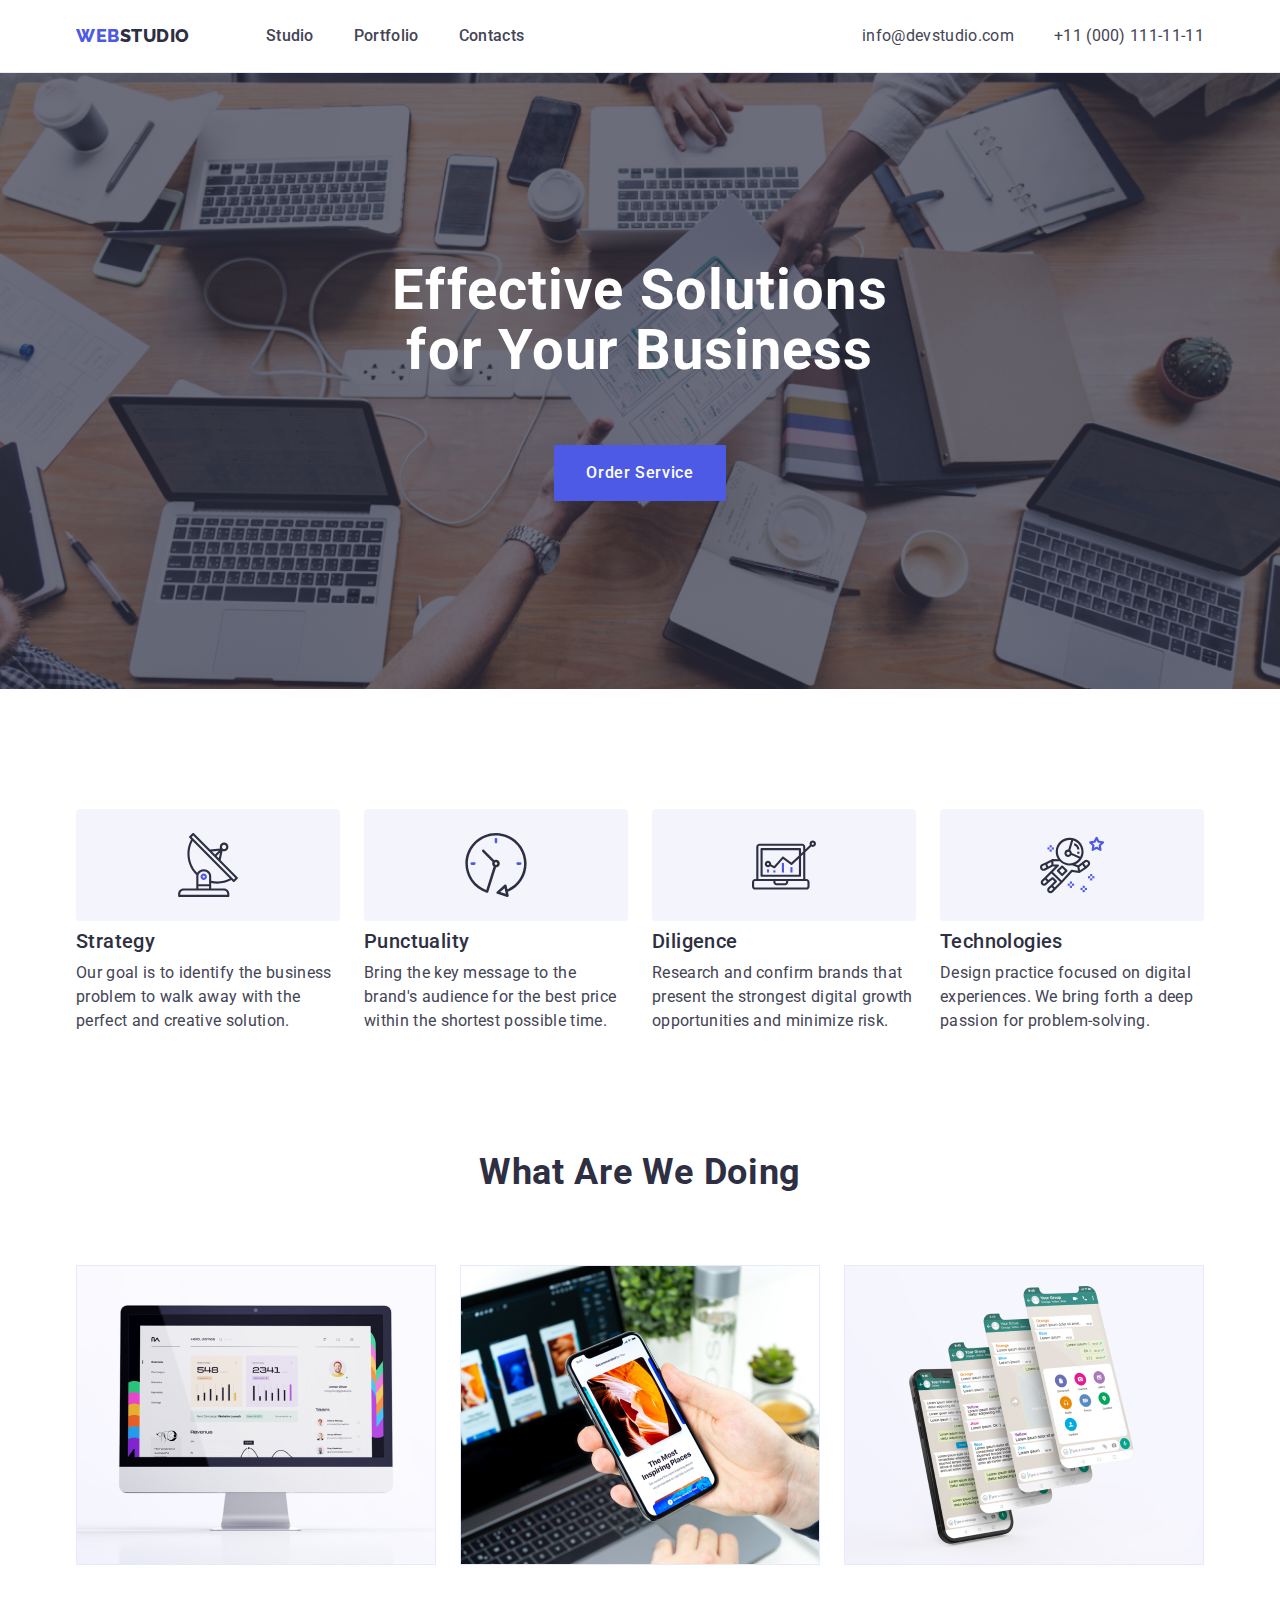
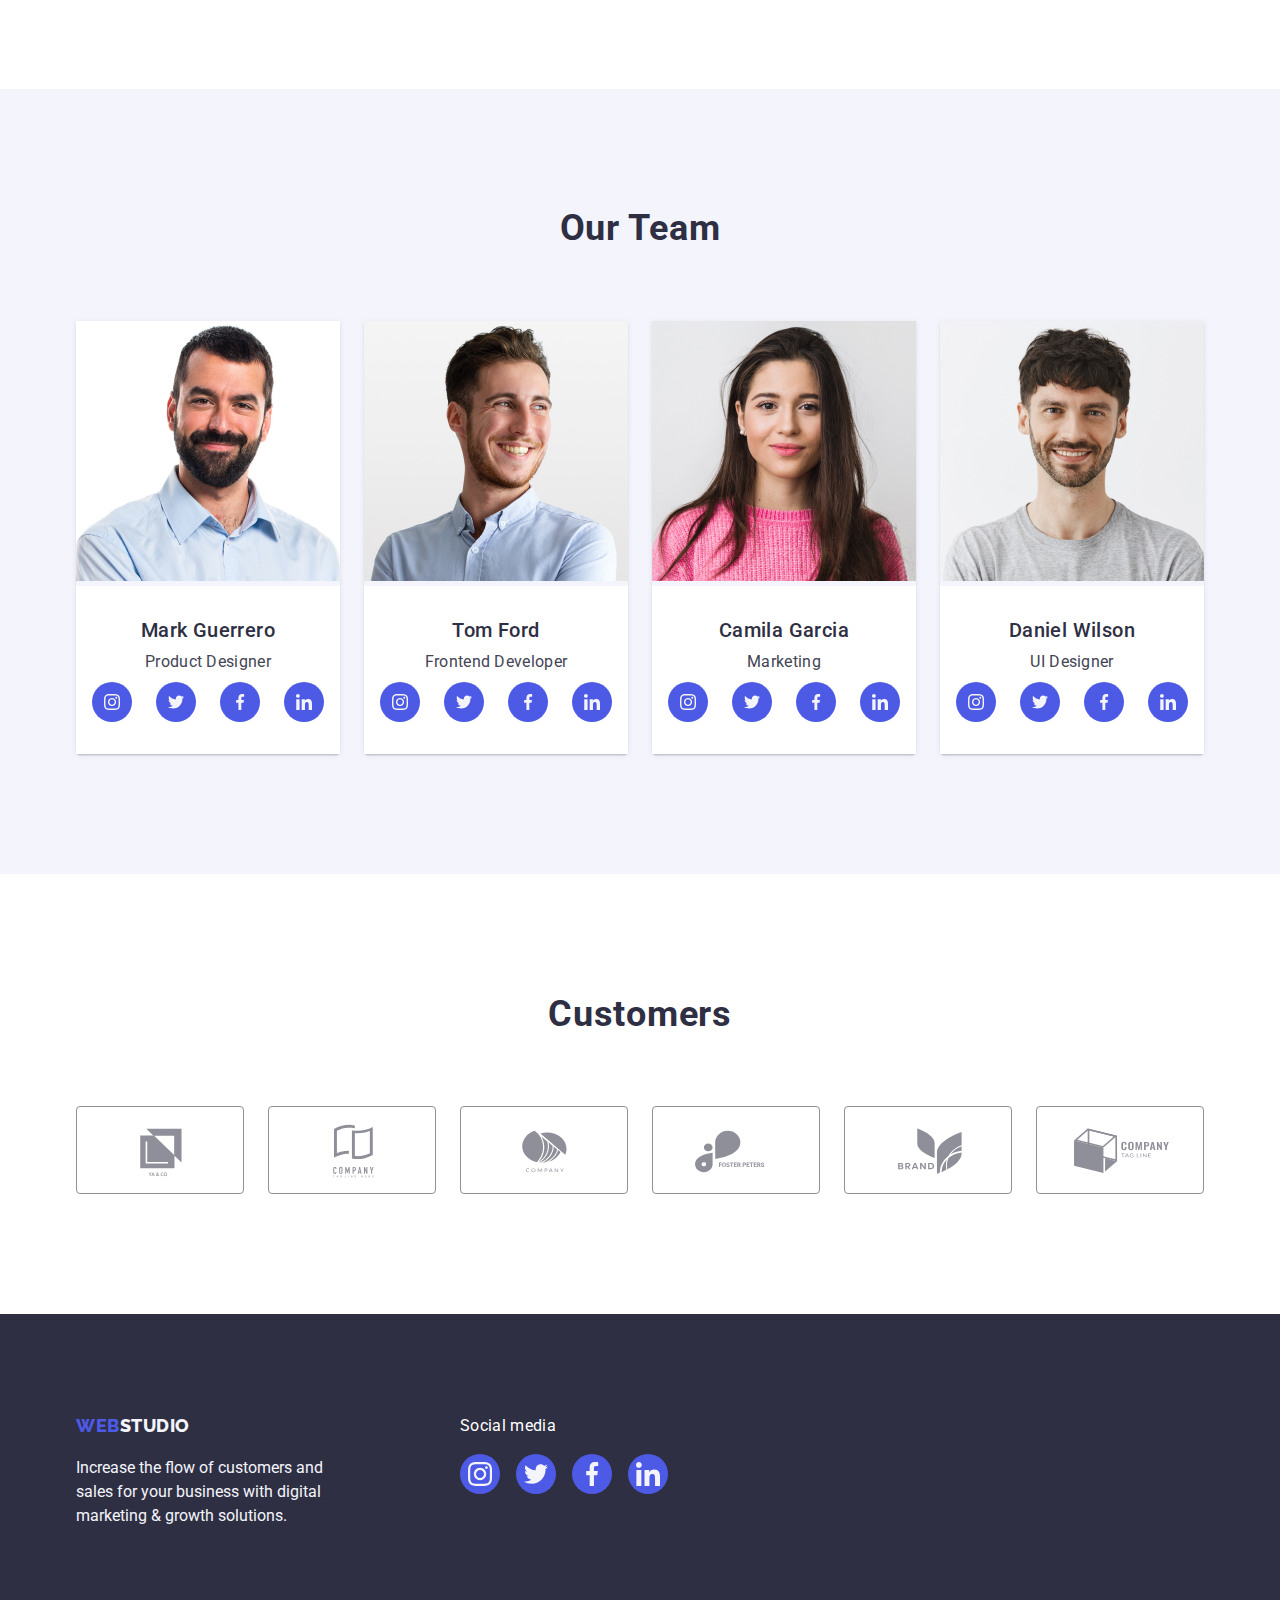
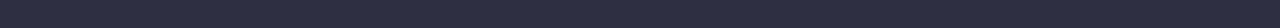
==== index.html @ df19f4b6 "1.0" ====
<!DOCTYPE html>
<html lang="en">
  <head>
    <meta charset="UTF-8" />
    <meta http-equiv="X-UA-Compatible" content="IE=edge" />
    <meta name="viewport" content="width=device-width, initial-scale=1.0" />
    <link rel="preconnect" href="https://fonts.googleapis.com" />
    <link rel="preconnect" href="https://fonts.gstatic.com" crossorigin />
    <link
      href="https://fonts.googleapis.com/css2?family=Montserrat:wght@400;700&family=Raleway:ital,wght@0,100;0,200;0,300;0,400;0,500;0,600;0,700;0,800;0,900;1,100;1,200;1,300;1,400;1,500;1,600;1,700;1,800;1,900&display=swap"
      rel="stylesheet"
    />

    <link
      href="https://fonts.googleapis.com/css2?family=Montserrat:wght@400;700&family=Raleway:ital,wght@0,100;0,200;0,300;0,400;0,500;0,600;0,700;0,800;0,900;1,100;1,200;1,300;1,400;1,500;1,600;1,700;1,800;1,900&family=Roboto:ital,wght@0,100;0,300;0,400;0,500;0,700;0,900;1,100;1,300;1,400;1,500;1,700;1,900&display=swap"
      rel="stylesheet"
    />
    <link
      rel="stylesheet"
      href="https://cdnjs.cloudflare.com/ajax/libs/modern-normalize/1.1.0/modern-normalize.css"
      integrity="sha512-Y0MM+V6ymRKN2zStTqzQ227DWhhp4Mzdo6gnlRnuaNCbc+YN/ZH0sBCLTM4M0oSy9c9VKiCvd4Jk44aCLrNS5Q=="
      crossorigin="anonymous"
      referrerpolicy="no-referrer"
    />

    <link rel="stylesheet" href="./css/styles.css" />
    <title>Студія</title>
  </head>

  <body>
    <header class="header-border">
      <div class="main-nav container">
        <nav class="nav-list">
          <!-- Logo -->
          <a class="logo link" href="./index.html"
            >Web<span class="logo-text link">Studio</span></a
          >
          <!-- Navigation menu -->
          <ul class="site-nav list">
            <li class="items">
              <a class="adress-list-item link" href="./index.html">Studio</a>
            </li>
            <li class="items">
              <a class="adress-list-item link" href="./portfolio.html"
                >Portfolio</a
              >
            </li>
            <li class="items">
              <a class="adress-list-item link" href="">Contacts</a>
            </li>
          </ul>
        </nav>
        <!-- Adress -->
        <address class="adress-list">
          <ul class="list adress-items">
            <li class="items">
              <a class="adress-list-item link" href="mailto:info@devstudio.com"
                >info@devstudio.com</a
              >
            </li>
            <li class="items">
              <a class="adress-list-item link" href="tel:+110001111111"
                >+11 (000) 111-11-11</a
              >
            </li>
          </ul>
        </address>
      </div>
    </header>

    <main>
      <!-- Description -->
      <section class="section-description">
        <div class="container">
          <h1 class="section-description-item">
            Effective Solutions for Your Business
          </h1>
          <button class="section-description-btn" type="button">
            Order Service
          </button>
        </div>
      </section>

      <!-- Features -->
      <section class="section-features">
        <div class="container">
          <h2 class="section-features-title" hidden>features</h2>
          <ul class="list section-features-list">
            <li class="item-features">
              <div class="svg-features-block">
                <svg class="icon-features" width="64" height="64">
                  <use href="./images/icons.svg#icon-antenna"></use>
                </svg>
              </div>
              <h3 class="section-features-item">Strategy</h3>
              <p class="section-features-item-text">
                Our goal is to identify the business problem to walk away with
                the perfect and creative solution.
              </p>
            </li>
            <li class="item-features icon-punctuality">
              <div class="svg-features-block">
                <svg class="icon-features" width="64" height="64">
                  <use href="./images/icons.svg#icon-clock"></use>
                </svg>
              </div>
              <h3 class="section-features-item">Punctuality</h3>
              <p class="section-features-item-text">
                Bring the key message to the brand's audience for the best price
                within the shortest possible time.
              </p>
            </li>
            <li class="item-features icon-diligence">
              <div class="svg-features-block">
                <svg class="icon-features" width="64" height="64">
                  <use href="./images/icons.svg#icon-diagram"></use>
                </svg>
              </div>
              <h3 class="section-features-item">Diligence</h3>
              <p class="section-features-item-text">
                Research and confirm brands that present the strongest digital
                growth opportunities and minimize risk.
              </p>
            </li>
            <li class="item-features icon-technologies">
              <div class="svg-features-block">
                <svg class="icon-features" width="64" height="64">
                  <use href="./images/icons.svg#icon-astronaut"></use>
                </svg>
              </div>
              <h3 class="section-features-item">Technologies</h3>
              <p class="section-features-item-text">
                Design practice focused on digital experiences. We bring forth a
                deep passion for problem-solving.
              </p>
            </li>
          </ul>
        </div>
      </section>

      <!-- Doing -->
      <section class="section-doing">
        <div class="container">
          <h2 class="section-doing-title">What are we doing</h2>

          <ul class="list section-doing-list">
            <li class="doing-item">
              <img src="./images/img01.jpg" alt="desktop" width="360" />
            </li>

            <li class="doing-item">
              <img src="./images/img02.jpg" alt="mobile" width="360" />
            </li>

            <li class="doing-item">
              <img src="./images/img03.jpg" alt="layers" width="360" />
            </li>
          </ul>
        </div>
      </section>

      <!-- Team -->
      <section class="section-team">
        <div class="container">
          <h2 class="section-team-head">Our Team</h2>
          <ul class="list section-team-list">
            <li class="section-team-item">
              <img src="./images/img04.jpg" alt="Mark Guerrero" width="264" />
              <div class="team-person-description">
                <h3 class="section-team-person">Mark Guerrero</h3>
                <p class="section-team-person-text">Product Designer</p>
                <ul class="list team-social-list">
                  <li class="team-social-item">
                    <a class="link team-social-link" href>
                      <svg class="team-social-icon" width="16" height="16">
                        <use href="./images/icons.svg#icon-instagram"></use>
                      </svg>
                    </a>
                  </li>
                  <li class="team-social-item">
                    <a class="link team-social-link" href>
                      <svg class="team-social-icon" width="16" height="16">
                        <use href="./images/icons.svg#icon-twitter"></use>
                      </svg>
                    </a>
                  </li>
                  <li class="team-social-item">
                    <a class="link team-social-link" href>
                      <svg class="team-social-icon" width="16" height="16">
                        <use href="./images/icons.svg#icon-facebook"></use>
                      </svg>
                    </a>
                  </li>
                  <li class="team-social-item">
                    <a class="link team-social-link" href>
                      <svg class="team-social-icon" width="16" height="16">
                        <use href="./images/icons.svg#icon-linkedin"></use>
                      </svg>
                    </a>
                  </li>
                </ul>
              </div>
            </li>
            <li class="section-team-item">
              <img src="./images/img05.jpg" alt="Tom Ford" width="264" />
              <div class="team-person-description">
                <h3 class="section-team-person">Tom Ford</h3>
                <p class="section-team-person-text">Frontend Developer</p>
                <ul class="list team-social-list">
                  <li class="team-social-item">
                    <a class="link team-social-link" href>
                      <svg class="team-social-icon" width="16" height="16">
                        <use href="./images/icons.svg#icon-instagram"></use>
                      </svg>
                    </a>
                  </li>
                  <li class="team-social-item">
                    <a class="link team-social-link" href>
                      <svg class="team-social-icon" width="16" height="16">
                        <use href="./images/icons.svg#icon-twitter"></use>
                      </svg>
                    </a>
                  </li>
                  <li class="team-social-item">
                    <a class="link team-social-link" href>
                      <svg class="team-social-icon" width="16" height="16">
                        <use href="./images/icons.svg#icon-facebook"></use>
                      </svg>
                    </a>
                  </li>
                  <li class="team-social-item">
                    <a class="link team-social-link" href>
                      <svg class="team-social-icon" width="16" height="16">
                        <use href="./images/icons.svg#icon-linkedin"></use>
                      </svg>
                    </a>
                  </li>
                </ul>
              </div>
            </li>
            <li class="section-team-item">
              <img src="./images/img06.jpg" alt="Camila Garcia" width="264" />
              <div class="team-person-description">
                <h3 class="section-team-person">Camila Garcia</h3>
                <p class="section-team-person-text">Marketing</p>
                <ul class="list team-social-list">
                  <li class="team-social-item">
                    <a class="link team-social-link" href>
                      <svg class="team-social-icon" width="16" height="16">
                        <use href="./images/icons.svg#icon-instagram"></use>
                      </svg>
                    </a>
                  </li>
                  <li class="team-social-item">
                    <a class="link team-social-link" href>
                      <svg class="team-social-icon" width="16" height="16">
                        <use href="./images/icons.svg#icon-twitter"></use>
                      </svg>
                    </a>
                  </li>
                  <li class="team-social-item">
                    <a class="link team-social-link" href>
                      <svg class="team-social-icon" width="16" height="16">
                        <use href="./images/icons.svg#icon-facebook"></use>
                      </svg>
                    </a>
                  </li>
                  <li class="team-social-item">
                    <a class="link team-social-link" href>
                      <svg class="team-social-icon" width="16" height="16">
                        <use href="./images/icons.svg#icon-linkedin"></use>
                      </svg>
                    </a>
                  </li>
                </ul>
              </div>
            </li>
            <li class="section-team-item">
              <img src="./images/img07.jpg" alt="Daniel Wilson" width="264" />
              <div class="team-person-description">
                <h3 class="section-team-person">Daniel Wilson</h3>
                <p class="section-team-person-text">UI Designer</p>
                <ul class="list team-social-list">
                  <li class="team-social-item">
                    <a class="link team-social-link" href>
                      <svg class="team-social-icon" width="16" height="16">
                        <use href="./images/icons.svg#icon-instagram"></use>
                      </svg>
                    </a>
                  </li>
                  <li class="team-social-item">
                    <a class="link team-social-link" href>
                      <svg class="team-social-icon" width="16" height="16">
                        <use href="./images/icons.svg#icon-twitter"></use>
                      </svg>
                    </a>
                  </li>
                  <li class="team-social-item">
                    <a class="link team-social-link" href>
                      <svg class="team-social-icon" width="16" height="16">
                        <use href="./images/icons.svg#icon-facebook"></use>
                      </svg>
                    </a>
                  </li>
                  <li class="team-social-item">
                    <a class="link team-social-link" href>
                      <svg class="team-social-icon" width="16" height="16">
                        <use href="./images/icons.svg#icon-linkedin"></use>
                      </svg>
                    </a>
                  </li>
                </ul>
              </div>
            </li>
          </ul>
        </div>
      </section>

      <!-- Customers -->
      <section class="section-customers">
        <div class="container">
          <h2 class="section-customers-header">Customers</h2>
          <ul class="list section-customers-list">
            <li class="section-customers-item">
              <a class="link customers-link" href>
                <svg class="svg-customers-icon" width="104" height="56">
                  <use href="./images/icons.svg#icon-Logo-01"></use>
                </svg>
              </a>
            </li>
            <li class="section-customers-item">
              <a class="link customers-link" href>
                <svg class="svg-customers-icon" width="104" height="56">
                  <use href="./images/icons.svg#icon-Logo-02"></use>
                </svg>
              </a>
            </li>
            <li class="section-customers-item">
              <a class="link customers-link" href>
                <svg class="svg-customers-icon" width="104" height="56">
                  <use href="./images/icons.svg#icon-Logo-03"></use>
                </svg>
              </a>
            </li>
            <li class="section-customers-item">
              <a class="link customers-link" href>
                <svg class="svg-customers-icon" width="104" height="56">
                  <use href="./images/icons.svg#icon-Logo-04"></use>
                </svg>
              </a>
            </li>
            <li class="section-customers-item">
              <a class="link customers-link" href>
                <svg class="svg-customers-icon" width="104" height="56">
                  <use href="./images/icons.svg#icon-Logo-05"></use>
                </svg>
              </a>
            </li>
            <li class="section-customers-item">
              <a class="link customers-link" href>
                <svg class="svg-customers-icon" width="104" height="56">
                  <use href="./images/icons.svg#icon-Logo-06"></use>
                </svg>
              </a>
            </li>
          </ul>
        </div>
      </section>
    </main>

    <footer class="footer-main">
      <div class="container">
        <div class="footer-container">
          <div class="footer-size">
            <a class="footer-logo link" href="./index.html"
              >Web<span class="logo-footer-text link">Studio</span></a
            >
            <p class="logo-footer-text">
              Increase the flow of customers and sales for your business with
              digital marketing & growth solutions.
            </p>
          </div>

          <div class="footer-social">
            <p class="footer-social-title">Social media</p>
            <ul class="list footer-social-list">
              <li class="footer-social-item">
                <a class="link footer-social-link" href>
                  <svg class="footer-social-icon" width="24" height="24">
                    <use href="./images/icons.svg#icon-instagram"></use>
                  </svg>
                </a>
              </li>
              <li class="footer-social-item">
                <a class="link footer-social-link" href>
                  <svg class="footer-social-icon" width="24" height="24">
                    <use href="./images/icons.svg#icon-twitter"></use>
                  </svg>
                </a>
              </li>
              <li class="footer-social-item">
                <a class="link footer-social-link" href>
                  <svg class="footer-social-icon" width="24" height="24">
                    <use href="./images/icons.svg#icon-facebook"></use>
                  </svg>
                </a>
              </li>
              <li class="footer-social-item">
                <a class="link footer-social-link" href>
                  <svg class="footer-social-icon" width="24" height="24">
                    <use href="./images/icons.svg#icon-linkedin"></use>
                  </svg>
                </a>
              </li>
            </ul>
          </div>
        </div>
      </div>
    </footer>
  </body>
</html>
---- css/styles.css ----
:root {
  --main-text: #434455;
  --background-color: #ffffff;
  --logo-color: #4d5ae5;
  --description-text: #2e2f42;
  --hover-focus-color: #404bbf;
  --section-background-color: #f4f4fd;
  --bg-gradient: linear-gradient(rgba(46, 47, 66, 0.7), rgba(46, 47, 66, 0.7));
}

* {
  margin: 0;
  padding: 0;
  list-style: 0;
}

.list {
  list-style: none;
}

body {
  font-family: "Roboto", sans-serif;
  color: var(--main-text);
  background-color: var(--background-color);
}

.container {
  width: 1158px;
  padding-left: 15px;
  padding-right: 15px;
  margin-left: auto;
  margin-right: auto;
}

.header-border {
  border-bottom: 1px solid #e7e9fc;
}

.main-nav {
  display: flex;
  align-items: center;
  justify-content: space-between;
}

.logo {
  font-family: "Raleway", sans-serif;
  font-weight: 800;
  font-size: 18px;
  line-height: 1.17;
  letter-spacing: 0.03em;
  text-transform: uppercase;
  color: var(--logo-color);
}
.logo-text {
  color: var(--description-text);
}

.link {
  text-decoration: none;
}

.link:hover {
  color: var(--hover-focus-color);
}

.link:focus {
  color: var(--hover-focus-color);
}

.nav-list {
  display: flex;
  align-items: center;
}

.site-nav {
  display: flex;
  margin-left: 76px;
}

.site-nav .items {
  font-weight: 500;
  font-size: 16px;
  line-height: 1.5;
  letter-spacing: 0.02em;
  color: var(--description-text);
  padding-top: 24px;
  padding-bottom: 24px;
}

.site-nav .items + .items {
  margin-left: 40px;
}

.adress-list {
  font-style: normal;
  margin-left: auto;
}

.adress-items {
  display: flex;
}

.adress-items .items + .items {
  margin-left: 40px;
}

.adress-list-item {
  font-size: 16px;
  line-height: 1.5;
  letter-spacing: 0.02em;
  color: var(--main-text);
}

.adress-list-item:hover {
  color: var(--hover-focus-color);
}

.adress-list-item:focus {
  color: var(--hover-focus-color);
}

/* Sections */

.section-description {
  background-color: var(--description-text);
  padding-top: 188px;
  padding-bottom: 188px;
  background-image: var(--bg-gradient), url("../images/people-office.png");
  background-repeat: no-repeat;
  background-position: center;
  background-size: cover;
  max-width: 1440px;
  margin-left: auto;
  margin-right: auto;
}

.section-description-item {
  font-size: 56px;
  line-height: 1.07;
  text-align: center;
  letter-spacing: 0.02em;
  color: var(--background-color);
  width: 496px;
  height: 120px;
  margin: auto;
}

.section-description-btn {
  background-color: var(--logo-color);
  font-family: "Roboto", sans-serif;
  font-weight: 500;
  font-size: 16px;
  line-height: 1.5;
  letter-spacing: 0.04em;
  color: var(--background-color);
  cursor: pointer;
  padding: 16px 32px;
  display: block;
  margin: 0 auto;
  margin-top: 64px;
  border: none;
}

.section-description-btn:hover {
  background-color: var(--hover-focus-color);
}

.section-description-btn:focus {
  background-color: var(--hover-focus-color);
}

/* Features */

.section-features {
  padding-top: 120px;
  padding-bottom: 120px;
}

.section-features-list {
  display: flex;
}

.section-features .item-features {
  width: calc((100% - 24px * 3) / 4);
}

.section-features .item-features + .item-features {
  margin-left: 24px;
}

.section-features-item {
  font-weight: 500;
  font-size: 20px;
  line-height: 1.2;
  letter-spacing: 0.02em;
  color: var(--description-text);
  margin-bottom: 8px;
}

.section-features-item-text {
  font-size: 16px;
  line-height: 1.5;
  letter-spacing: 0.02em;
  color: var(--main-text);
}

.svg-features-block {
  height: 112px;
  display: flex;
  justify-content: center;
  align-items: center;
  background: #f4f4fd;
  border-radius: 4px;
  margin-bottom: 8px;
}

/* Doing */

.section-doing {
  padding-bottom: 120px;
}

.section-doing-title {
  font-size: 36px;
  line-height: 1.11;
  text-align: center;
  letter-spacing: 0.02em;
  text-transform: capitalize;
  color: var(--description-text);
}

.section-doing-list {
  display: flex;
  margin-top: 72px;
}

.section-doing-list .doing-item + .doing-item {
  margin-left: 24px;
}

/* Team */

.section-team {
  background-color: var(--section-background-color);
  padding-top: 120px;
  padding-bottom: 120px;
}
.section-team-head {
  font-size: 36px;
  line-height: 1.11;
  text-align: center;
  letter-spacing: 0.02em;
  text-transform: capitalize;
  color: var(--description-text);
  margin-bottom: 72px;
}

.section-team-list {
  display: flex;
}

.section-team-list .section-team-item + .section-team-item {
  margin-left: 24px;
}

.section-team-item {
  background-color: var(--section-background-color);
  box-shadow: 0px 1px 6px rgba(46, 47, 66, 0.08),
    0px 1px 1px rgba(46, 47, 66, 0.16), 0px 2px 1px rgba(46, 47, 66, 0.08);
  border-radius: 0px 0px 4px 4px;
}

.section-team-person {
  font-weight: 500;
  font-size: 20px;
  text-align: center;
  line-height: 1.2;
  letter-spacing: 0.02em;
  color: var(--description-text);
  margin-bottom: 8px;
}

.section-team-person-text {
  font-size: 16px;
  line-height: 1.5;
  letter-spacing: 0.02em;
  color: var(--main-text);
  text-align: center;
  margin-bottom: 8px;
}

.team-person-description {
  padding-top: 32px;
  padding-bottom: 32px;
  background-color: var(--background-color);
}

.team-social-list {
  display: flex;
  justify-content: center;
  gap: 24px;
}

.team-social-item {
  width: 40px;
  height: 40px;
}

.team-social-link {
  width: 100%;
  height: 100%;
  border-radius: 50%;
  background-color: #4d5ae5;
  display: flex;
  align-items: center;
  justify-content: center;
}
.team-social-icon {
  fill: #f4f4fd;
}

.team-social-link:focus {
  background: #404bbf;
}

.team-social-link:hover {
  background: #404bbf;
}
/* Customers */

.section-customers {
  padding-top: 120px;
  padding-bottom: 120px;
}

.section-customers-header {
  font-family: "Roboto";
  font-style: normal;
  font-weight: 700;
  font-size: 36px;
  line-height: 40px;
  text-align: center;
  letter-spacing: 0.02em;
  text-transform: capitalize;
  color: #2e2f42;
  margin-bottom: 72px;
}

.section-customers-list {
  display: flex;
  box-sizing: border-box;
}

.svg-customers-icon {
  height: 100%;
}

.customers-link {
  display: flex;
  justify-content: center;
  width: 100%;
  height: 88px;
  border: 1px solid #8e8f99;
  fill: #8e8f99;
  border-radius: 4px;
}

.section-customers-item {
  width: calc((100% - 24px * 5) / 6);
}

.section-customers-list .section-customers-item + .section-customers-item {
  margin-left: 24px;
}
.section-customers-item {
  display: flex;
  justify-content: center;
}

.customers-link:hover {
  fill: #404bbf;
  border-color: #404bbf;
}
.customers-link:focus {
  fill: #404bbf;
  border-color: #404bbf;
}

/* Footer */

.footer-main {
  background-color: var(--description-text);
  padding-top: 100px;
  padding-bottom: 100px;
}

.footer-container {
  display: flex;
}

.footer-logo {
  font-family: "Raleway", sans-serif;
  font-weight: 800;
  font-size: 18px;
  line-height: 1.17;
  letter-spacing: 0.03em;
  text-transform: uppercase;
  color: var(--logo-color);
}

.logo-footer-text {
  line-height: 24px;
  color: var(--section-background-color);
  margin-top: 18px;
}

.footer-size {
  max-width: 264px;
}

.footer-social {
  width: 208px;
  height: 80px;
  margin-left: 120px;
}

.footer-social-title {
  width: 100%;
  font-size: 16px;
  line-height: 1.5;
  letter-spacing: 0.02em;
  color: #ffffff;
  margin-bottom: 16px;
}

.footer-social-list {
  display: flex;
  gap: 16px;
}

.footer-social-link {
  width: 40px;
  height: 40px;
  border-radius: 50%;
  background-color: #4d5ae5;
  display: flex;
  align-items: center;
  justify-content: center;
}

.footer-social-icon {
  fill: #f4f4fd;
}

.footer-social-link:focus {
  background: #31d0aa;
}

.footer-social-link:hover {
  background: #31d0aa;
}

/* Portfolio */

.section-main {
  padding-top: 96px;
  padding-bottom: 120px;
}

.btn-list {
  display: flex;
  justify-content: center;
  margin-bottom: 72px;
}

.section-btn {
  font-family: "Roboto", sans-serif;
  font-weight: 500;
  font-size: 16px;
  line-height: 1.5;
  letter-spacing: 0.04em;
  padding: 12px 24px;
  color: var(--logo-color);
  background-color: var(--section-background-color);
  cursor: pointer;
  border: 1px solid #e7e9fc;
  border-radius: 4px;
}

.btn-list .items + .items {
  margin-left: 24px;
}

.section-btn:hover {
  color: var(--background-color);
  background-color: var(--hover-focus-color);
  box-shadow: 0px 3px 1px rgba(0, 0, 0, 0.1), 0px 2px 1px rgba(0, 0, 0, 0.08),
    0px 2px 2px rgba(0, 0, 0, 0.12);
  border-color: var(--hover-focus-color);
}

.section-btn:focus {
  color: var(--background-color);
  background-color: var(--hover-focus-color);
  box-shadow: 0px 3px 1px rgba(0, 0, 0, 0.1), 0px 2px 1px rgba(0, 0, 0, 0.08),
    0px 2px 2px rgba(0, 0, 0, 0.12);
  border-color: var(--hover-focus-color);
}

/* Services */

.services-list {
  display: flex;
  flex-direction: row;
  flex-wrap: wrap;
  align-content: center;
  justify-content: center;
}

.item {
  width: 360px;
  margin-right: 24px;
  margin-bottom: 48px;
}

.item:nth-child(3n) {
  margin-right: 0px;
}

.item:nth-child(n + 6) {
  margin-bottom: 0px;
}

.sevices-link {
  display: block;
}

.sevices-link:hover {
  box-shadow: 0px 1px 6px rgba(46, 47, 66, 0.08),
    0px 1px 1px rgba(46, 47, 66, 0.16), 0px 2px 1px rgba(46, 47, 66, 0.08);
}

.section-service-descrip {
  font-weight: 500;
  font-size: 20px;
  line-height: 1.2;
  letter-spacing: 0.02em;
  color: var(--description-text);
}
.section-service-text {
  font-size: 16px;
  line-height: 1.5;
  letter-spacing: 0.02em;
  color: var(--main-text);
  margin-top: 8px;
}

.section-service-border {
  border: 1px solid #e7e9fc;
  border-top: transparent;
}

.section-service-card {
  padding-left: 16px;
  padding-top: 32px;
  padding-bottom: 32px;
}

/* Icons */
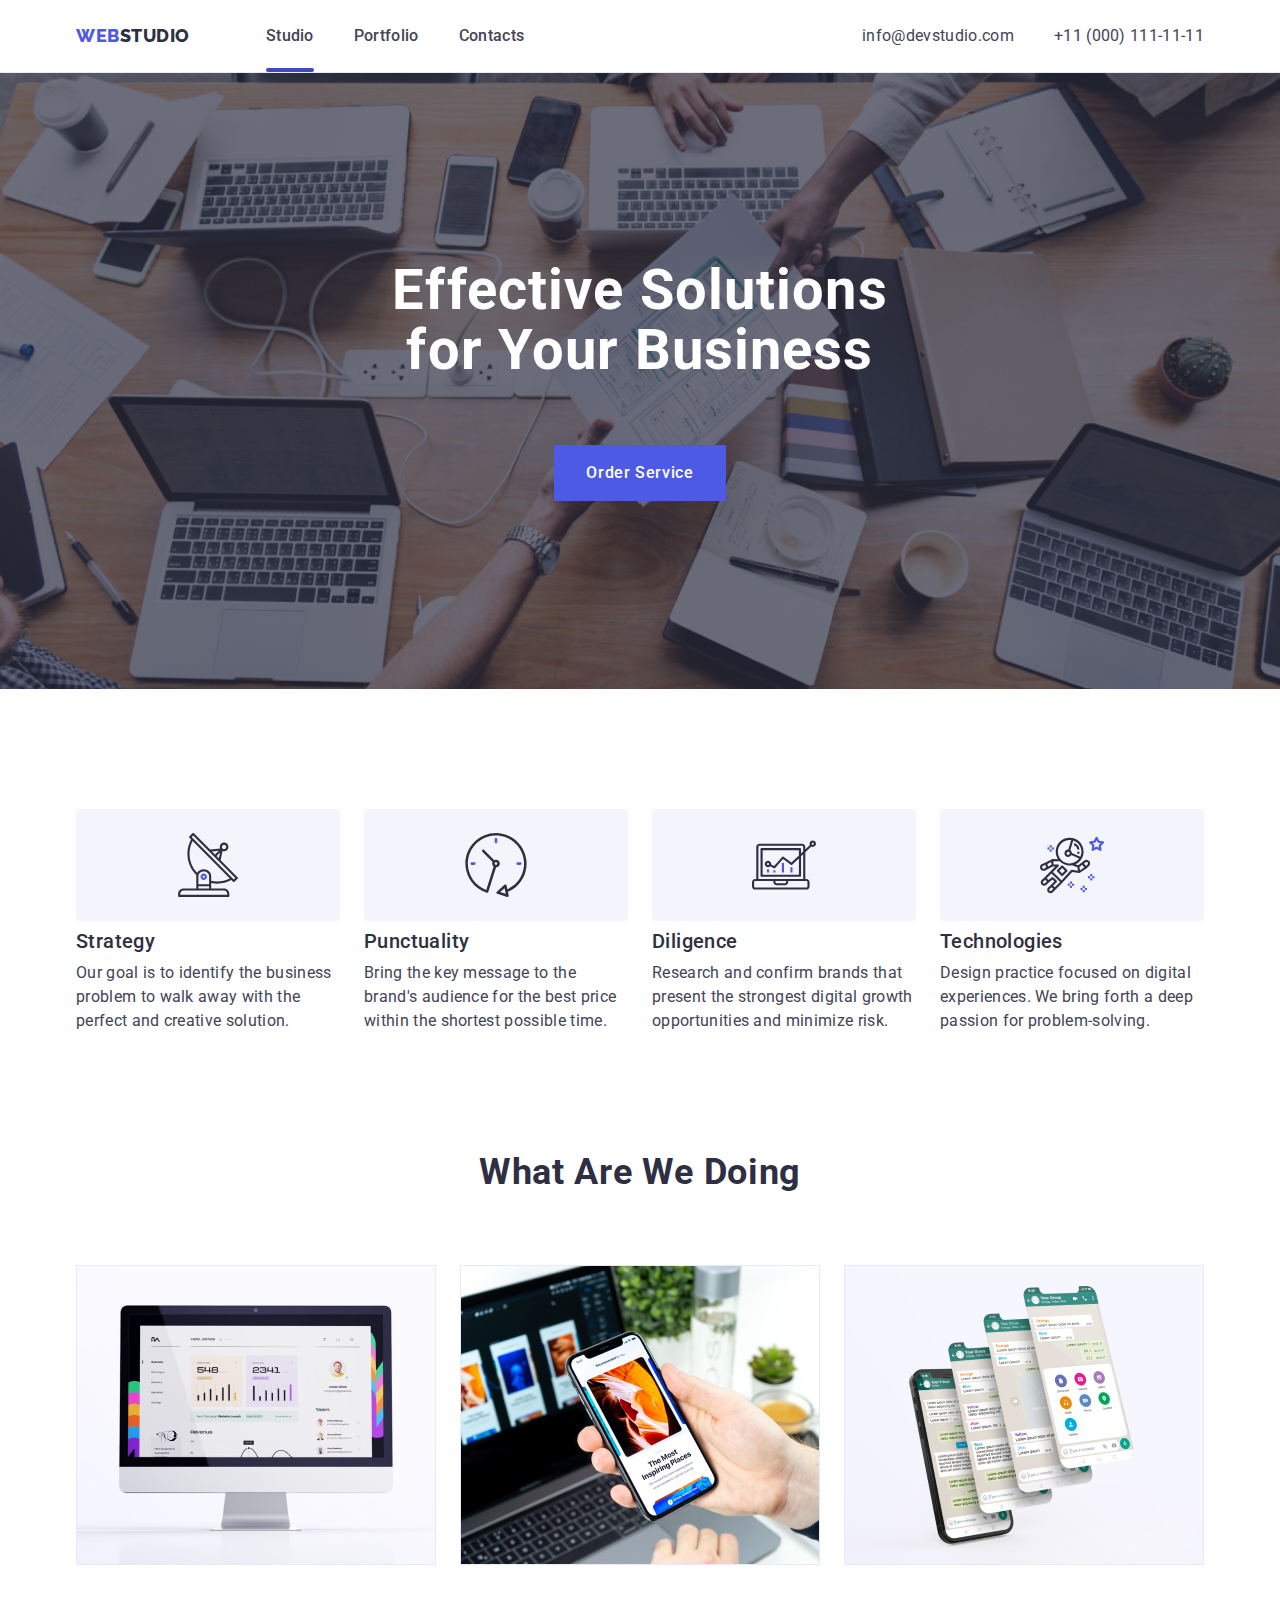
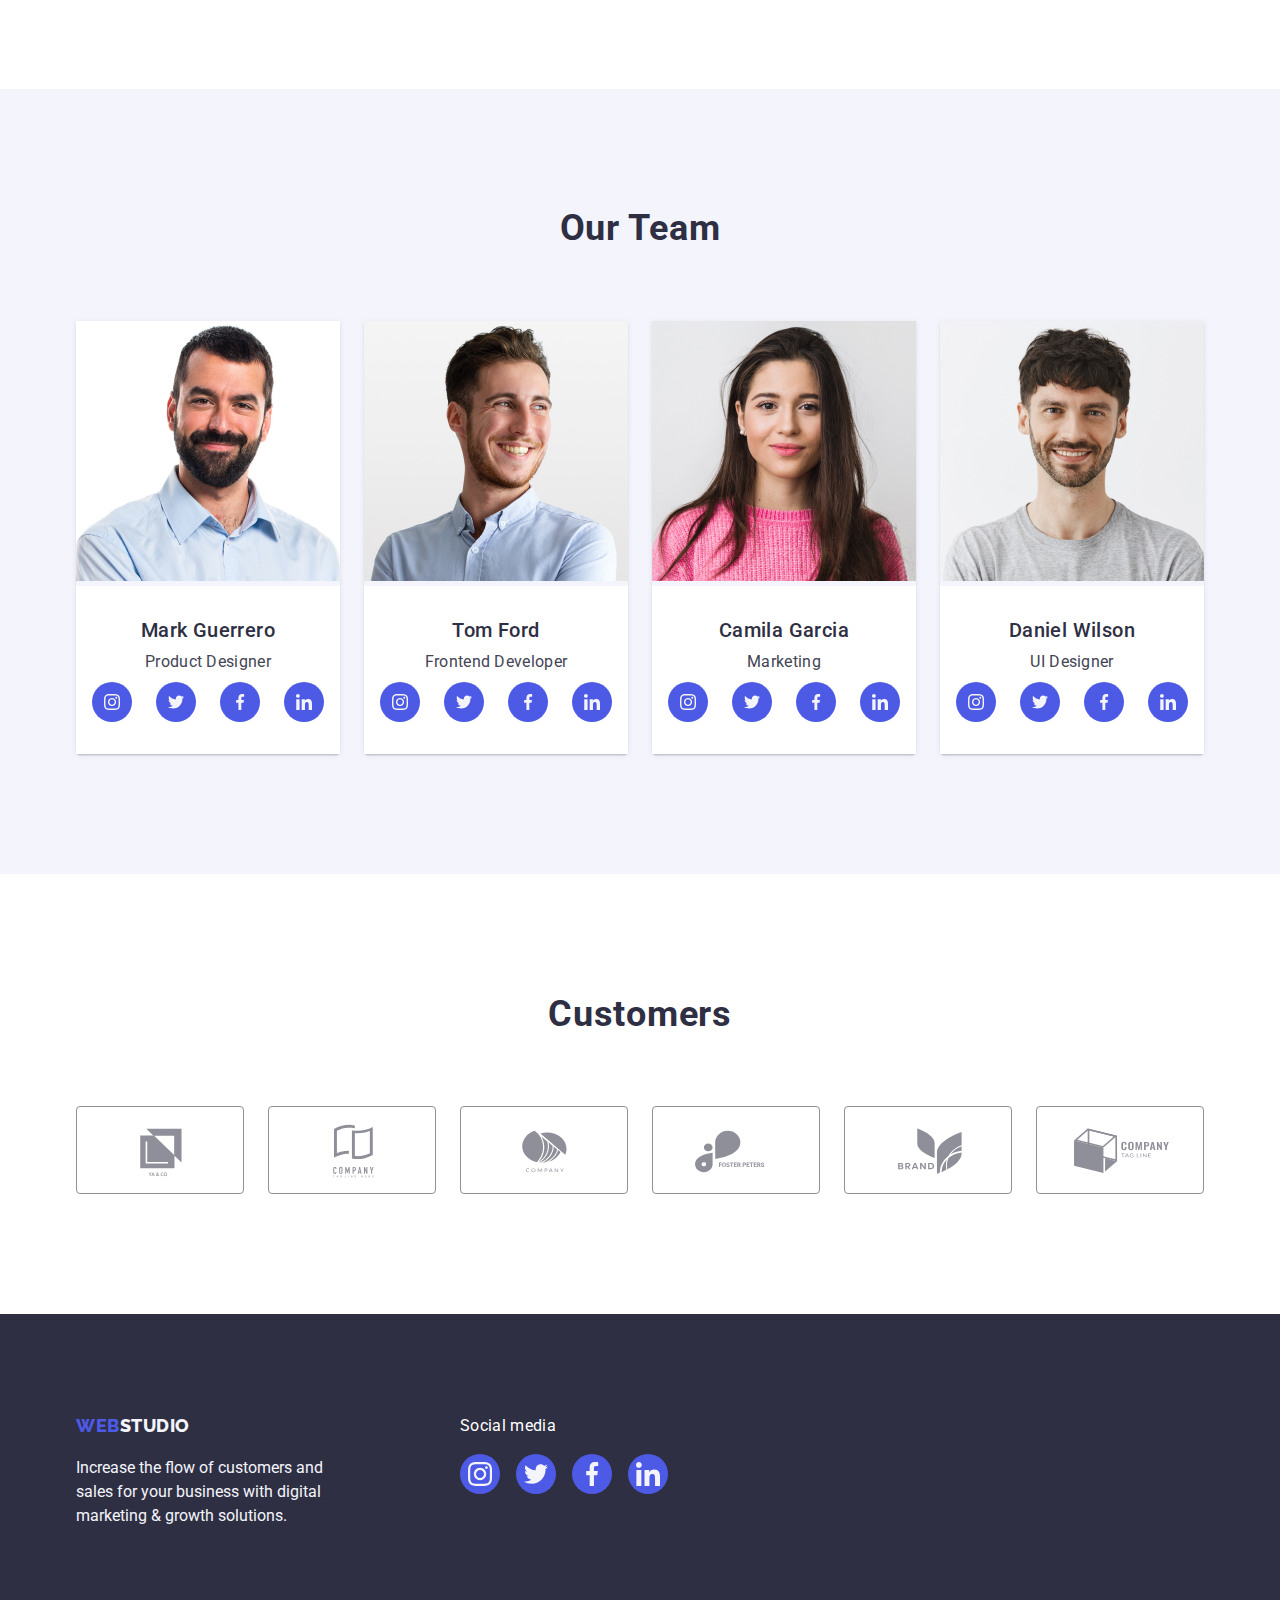
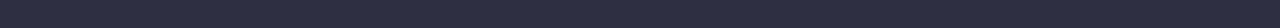
==== commit b81d3c8d: "HW 5 v1.0" ====
--- a/index.html
+++ b/index.html
@@ -38,15 +38,17 @@
           <!-- Navigation menu -->
           <ul class="site-nav list">
             <li class="items">
-              <a class="adress-list-item link" href="./index.html">Studio</a>
+              <a class="nav-list-item link current-page" href="./index.html"
+                >Studio</a
+              >
             </li>
             <li class="items">
-              <a class="adress-list-item link" href="./portfolio.html"
+              <a class="nav-list-item link" href="./portfolio.html"
                 >Portfolio</a
               >
             </li>
             <li class="items">
-              <a class="adress-list-item link" href="">Contacts</a>
+              <a class="nav-list-item link" href="">Contacts</a>
             </li>
           </ul>
         </nav>
@@ -75,7 +77,7 @@
           <h1 class="section-description-item">
             Effective Solutions for Your Business
           </h1>
-          <button class="section-description-btn" type="button">
+          <button class="section-description-btn" type="button" data-modal-open>
             Order Service
           </button>
         </div>
@@ -368,12 +370,15 @@
       </section>
     </main>
 
+    <!-- Footer -->
     <footer class="footer-main">
       <div class="container">
         <div class="footer-container">
           <div class="footer-size">
-            <a class="footer-logo link" href="./index.html"
-              >Web<span class="logo-footer-text link">Studio</span></a
+            <a class="footer-logo footer-logo-transition" href="./index.html"
+              >Web<span class="logo-footer-text footer-logo-transition"
+                >Studio</span
+              ></a
             >
             <p class="logo-footer-text">
               Increase the flow of customers and sales for your business with
@@ -417,5 +422,19 @@
         </div>
       </div>
     </footer>
+
+    <!-- Modal -->
+    <div class="backdrop is-hidden" data-modal>
+      <div class="modal">
+        <button class="btn-modal-close" type="button" data-modal-close>
+          <svg class="btn-modal-icon" width="8" height="8">
+            <use href="./images/icons.svg#icon-close-normal"></use>
+          </svg>
+        </button>
+      </div>
+    </div>
+
+    <!-- Modal Script -->
+    <script src="./js/modal.js"></script>
   </body>
 </html>
--- a/css/styles.css
+++ b/css/styles.css
@@ -50,21 +50,24 @@
   letter-spacing: 0.03em;
   text-transform: uppercase;
   color: var(--logo-color);
+  transition: color 250ms cubic-bezier(0.4, 0, 0.2, 1);
 }
 .logo-text {
   color: var(--description-text);
+  transition: color 250ms cubic-bezier(0.4, 0, 0.2, 1);
+}
+
+.logo:hover,
+.logo:focus {
+  color: var(--hover-focus-color);
+}
+.logo-text:hover,
+.logo-text:focus {
+  color: var(--hover-focus-color);
 }
 
 .link {
   text-decoration: none;
-}
-
-.link:hover {
-  color: var(--hover-focus-color);
-}
-
-.link:focus {
-  color: var(--hover-focus-color);
 }
 
 .nav-list {
@@ -104,17 +107,47 @@
   margin-left: 40px;
 }
 
+.nav-list-item {
+  font-size: 16px;
+  line-height: 1.5;
+  letter-spacing: 0.02em;
+  color: var(--main-text);
+  transition: color 250ms cubic-bezier(0.4, 0, 0.2, 1);
+  position: relative;
+}
+
+.current-page {
+  position: relative;
+}
+
+.current-page::after {
+  content: "";
+
+  width: 100%;
+  height: 4px;
+  position: absolute;
+  left: 0;
+  bottom: -27px;
+
+  background: #404bbf;
+  border-radius: 2px;
+}
+
+.nav-list-item:hover,
+.nav-list-item:focus {
+  color: var(--hover-focus-color);
+}
+
 .adress-list-item {
   font-size: 16px;
   line-height: 1.5;
   letter-spacing: 0.02em;
   color: var(--main-text);
-}
-
-.adress-list-item:hover {
-  color: var(--hover-focus-color);
-}
-
+  transition: color 250ms cubic-bezier(0.4, 0, 0.2, 1);
+  position: relative;
+}
+
+.adress-list-item:hover,
 .adress-list-item:focus {
   color: var(--hover-focus-color);
 }
@@ -159,14 +192,77 @@
   margin: 0 auto;
   margin-top: 64px;
   border: none;
-}
-
-.section-description-btn:hover {
-  background-color: var(--hover-focus-color);
-}
-
+  transition: background-color 250ms cubic-bezier(0.4, 0, 0.2, 1);
+}
+
+.section-description-btn:hover,
 .section-description-btn:focus {
   background-color: var(--hover-focus-color);
+}
+
+.backdrop {
+  position: fixed;
+  width: 100%;
+  height: 100%;
+  left: 0px;
+  top: 0px;
+  background-color: rgba(46, 47, 66, 0.4);
+  transition: opacity 250ms cubic-bezier(0.4, 0, 0.2, 1),
+    visibility 250ms cubic-bezier(0.4, 0, 0.2, 1);
+}
+
+.backdrop.is-hidden {
+  opacity: 0;
+  visibility: hidden;
+  pointer-events: none;
+}
+
+.backdrop.is-hidden .modal {
+  transform: translate(-50%, -50%) scale(0);
+}
+
+.modal {
+  width: 408px;
+  height: 576px;
+
+  background: #fcfcfc;
+  box-shadow: 0px 1px 1px rgba(0, 0, 0, 0.14), 0px 1px 3px rgba(0, 0, 0, 0.12),
+    0px 2px 1px rgba(0, 0, 0, 0.2);
+  border-radius: 4px;
+
+  position: absolute;
+  top: 50%;
+  left: 50%;
+  transform: translate(-50%, -50%) scale(1);
+  transition: transform 250ms linear;
+
+  padding: 24px;
+}
+
+.btn-modal-close {
+  width: 24px;
+  height: 24px;
+  display: block;
+  margin-left: auto;
+  border: 1px solid rgba(0, 0, 0, 0.1);
+  border-radius: 50%;
+  background-color: #e7e9fc;
+  transition: background-color 250ms cubic-bezier(0.4, 0, 0.2, 1);
+}
+
+.btn-modal-icon {
+  fill: #2e2f42;
+  transition: fill 250ms cubic-bezier(0.4, 0, 0.2, 1);
+}
+
+.btn-modal-icon:hover,
+.btn-modal-icon:focus {
+  fill: #ffffff;
+}
+
+.btn-modal-close:hover,
+.btn-modal-close:focus {
+  background-color: #404bbf;
 }
 
 /* Features */
@@ -314,18 +410,17 @@
   display: flex;
   align-items: center;
   justify-content: center;
+  transition: background-color 250ms cubic-bezier(0.4, 0, 0.2, 1);
 }
 .team-social-icon {
   fill: #f4f4fd;
 }
 
-.team-social-link:focus {
-  background: #404bbf;
-}
-
+.team-social-link:focus,
 .team-social-link:hover {
-  background: #404bbf;
-}
+  background-color: #404bbf;
+}
+
 /* Customers */
 
 .section-customers {
@@ -363,6 +458,8 @@
   border: 1px solid #8e8f99;
   fill: #8e8f99;
   border-radius: 4px;
+  transition: border-color 250ms cubic-bezier(0.4, 0, 0.2, 1),
+    fill 250ms cubic-bezier(0.4, 0, 0.2, 1);
 }
 
 .section-customers-item {
@@ -377,10 +474,7 @@
   justify-content: center;
 }
 
-.customers-link:hover {
-  fill: #404bbf;
-  border-color: #404bbf;
-}
+.customers-link:hover,
 .customers-link:focus {
   fill: #404bbf;
   border-color: #404bbf;
@@ -418,6 +512,16 @@
   max-width: 264px;
 }
 
+.footer-logo-transition {
+  text-decoration: none;
+  transition: color 250ms cubic-bezier(0.4, 0, 0.2, 1);
+}
+
+.footer-logo-transition:hover,
+.footer-logo-transition:focus {
+  color: var(--hover-focus-color);
+}
+
 .footer-social {
   width: 208px;
   height: 80px;
@@ -446,18 +550,16 @@
   display: flex;
   align-items: center;
   justify-content: center;
+  transition: background-color 250ms cubic-bezier(0.4, 0, 0.2, 1);
 }
 
 .footer-social-icon {
   fill: #f4f4fd;
 }
 
-.footer-social-link:focus {
-  background: #31d0aa;
-}
-
+.footer-social-link:focus,
 .footer-social-link:hover {
-  background: #31d0aa;
+  background-color: #31d0aa;
 }
 
 /* Portfolio */
@@ -485,20 +587,18 @@
   cursor: pointer;
   border: 1px solid #e7e9fc;
   border-radius: 4px;
+
+  transition: background-color 250ms cubic-bezier(0.4, 0, 0.2, 1),
+    color 250ms cubic-bezier(0.4, 0, 0.2, 1),
+    box-shadow 250ms cubic-bezier(0.4, 0, 0.2, 1),
+    border-color 250ms cubic-bezier(0.4, 0, 0.2, 1);
 }
 
 .btn-list .items + .items {
   margin-left: 24px;
 }
 
-.section-btn:hover {
-  color: var(--background-color);
-  background-color: var(--hover-focus-color);
-  box-shadow: 0px 3px 1px rgba(0, 0, 0, 0.1), 0px 2px 1px rgba(0, 0, 0, 0.08),
-    0px 2px 2px rgba(0, 0, 0, 0.12);
-  border-color: var(--hover-focus-color);
-}
-
+.section-btn:hover,
 .section-btn:focus {
   color: var(--background-color);
   background-color: var(--hover-focus-color);
@@ -535,6 +635,32 @@
   display: block;
 }
 
+.item:hover .services-cover-text {
+  transform: translate(0);
+}
+
+.services-cover-wrap {
+  position: relative;
+  overflow: hidden;
+}
+
+.services-cover-text {
+  position: absolute;
+  top: 0;
+  font-family: "Roboto";
+  font-style: normal;
+  font-weight: 400;
+  font-size: 16px;
+  line-height: 1.5;
+  letter-spacing: 0.02em;
+  color: #f4f4fd;
+  background-color: #4d5ae5;
+  padding: 40px 32px 0 32px;
+  height: 100%;
+  transform: translateY(100%);
+  transition: transform 250ms cubic-bezier(0.4, 0, 0.2, 1);
+}
+
 .sevices-link:hover {
   box-shadow: 0px 1px 6px rgba(46, 47, 66, 0.08),
     0px 1px 1px rgba(46, 47, 66, 0.16), 0px 2px 1px rgba(46, 47, 66, 0.08);
